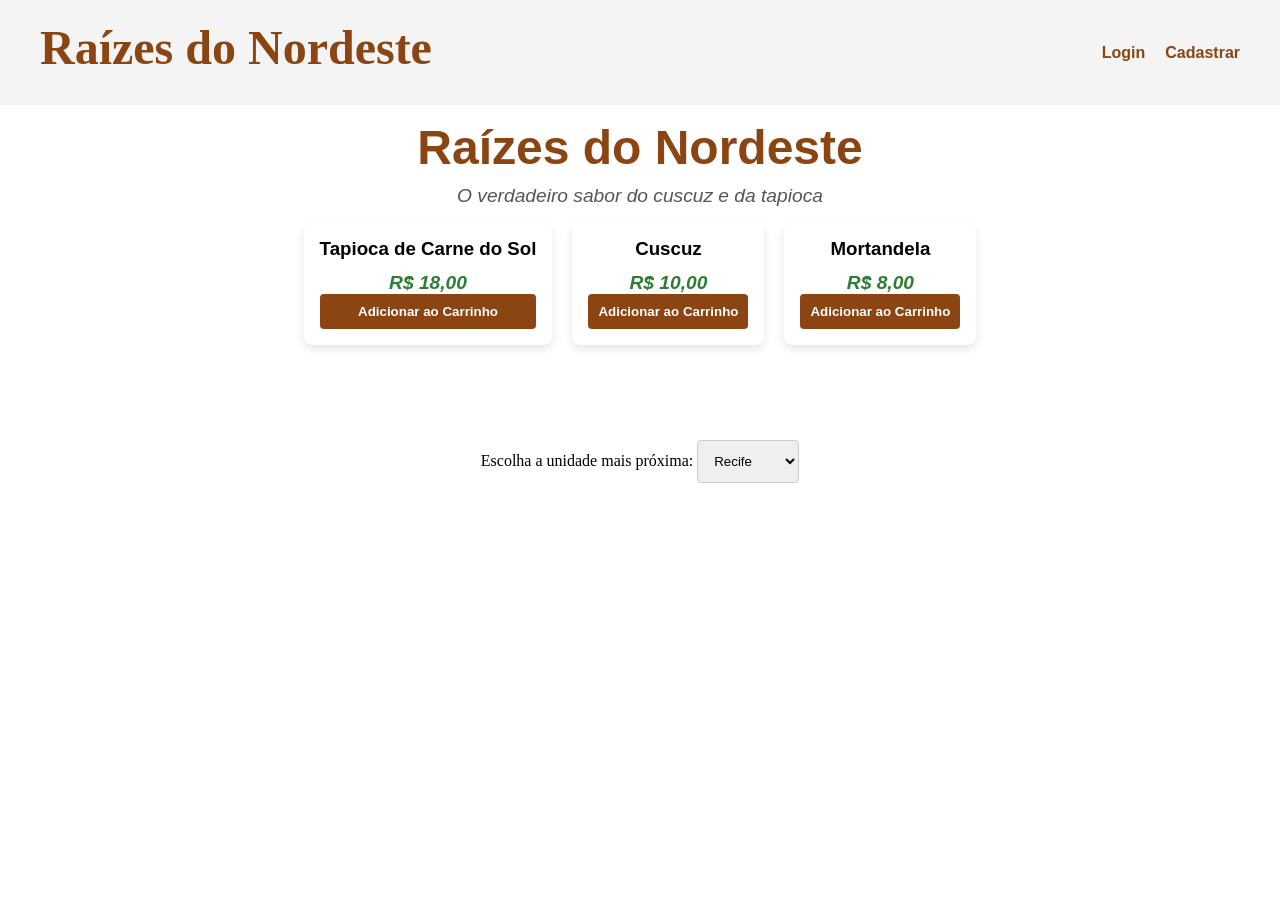
==== index.html @ 45e9a8b8 "Fixing bugs" ====
<!DOCTYPE html>
<html lang="pt-br">
<head>
    <meta charset="UTF-8">
    <meta name="viewport" content="width=device-width, initial-scale=1.0">
    <title>Projeto</title>
    <link rel="stylesheet" href="css/styles.css">
</head>
<body>
    <header class="barra-superior"> 
    <h1>Raízes do Nordeste</h1>
    <nav>
        <a href="html/login.html">Login</a>
        <a href="html/cadastra.html">Cadastrar</a> 
    </nav>
</header>
    <main>
        <h1>Raízes do Nordeste</h1>
        <p>O verdadeiro sabor do cuscuz e da tapioca</p>
        <div class="cardapio">

            <div class="produto-item">
                <h3>Tapioca de Carne do Sol</h3>
                <p class="preco">R$ 18,00</p>
                <button type="button">Adicionar ao Carrinho</button>
            </div>

            <div class="produto-item">
                <h3>Cuscuz</h3>
                <p class="preco">R$ 10,00</p>
                <button type="button">Adicionar ao Carrinho</button>
            </div>

            <div class="produto-item">
                <h3>Mortandela</h3>
                <p class="preco">R$ 8,00</p>
                <button type="button">Adicionar ao Carrinho</button>
            </div>
        </div>
    </main>
    <footer>
    <div class="seletor-unidade">
        <label for="unidade">Escolha a unidade mais próxima:</label>
        <select id="unidade" name="unidade">
            <option value="recife">Recife</option>
            <option value="caruaru">Caruaru</option>
            <option value="fortaleza">Fortaleza</option>
        </select>
    </div>
</footer>
</body>
</html>
---- css/styles.css ----
* {
    margin: 0;
    padding: 0;
    box-sizing: border-box;
}

header {
    width: 100%;
    padding: 20px;
    background-color: #f4f4f4; 
    display: flex; 
    justify-content: flex-end; 
}

nav {
    display: flex;
    flex-direction: row;
    gap: 20px;
}

nav a {
    text-decoration: none; 
    color: #8B4513; 
    font-family: Arial, sans-serif;
    font-weight: bold;
}
main {
    text-align: center;
    padding: 60px 20px;
    font-family: Arial, sans-serif;
}

main h1 {
    font-size: 3rem;
    color: #8B4513;
    margin-bottom: 10px;
}

header h1 {
    font-size: 3rem;
    color: #8B4513;
    margin-bottom: 10px;
}

main p {
    font-size: 1.2rem;
    color: #555;
    font-style: italic;
}

body {
    display: flex;
    flex-direction: column;
    align-items: center;
}

input[type="text"], input[type="password"], input[type="email"], input[type="number"], input[type="date"] {
    width: 300px;
    padding: 12px;
    margin: 12px 0;
    border: 1px solid #ccc;
    border-radius: 4px;
}

input[type="submit"] {
    width: 300px;
    padding: 12px;
    background-color: #8B4513;
    color: white;
    border: none;
    border-radius: 4px;
    font-weight: bold;
    cursor: pointer;
}

form {
    display: flex;
    flex-direction: column;
    width: 300px;
    gap: 15px;
}

select {
    max-width: 300px;
    padding: 12px;
    border: 1px solid #ccc;
    border-radius: 4px;
    margin: 20px auto
}

.produto-item {
    background-color: #ffffff;
    padding: 16px;
    margin: 15px auto;
    max-width: 320px;
    border-radius: 8px;
    box-shadow: 0 4px 8px rgba(0, 0, 0, 0.1);
}

.preco {
    font-weight: bold;
    color: #2e7d32;
    margin-top: 12px;
}

.produto-item button {
    width: 100%;
    padding: 10px;
    background-color: #8B4513;
    color: white;
    border: none;
    border-radius: 4px;
    font-weight: bold;
}

.barra-superior .seletor-unidade {
    display: none;
}

main .seletor-unidade {
    display: block;
    text-align: center;
    margin: 15px auto;
}

main .seletor-unidade select {
    display: block;
    margin: 10px auto;
}

@media (min-width: 768px) {
    
    .barra-superior {
        position: absolute;
        top: 0;
        left: 0;
        width: 100%;
        display: flex;
        justify-content: space-between;
        align-items: center;
        padding: 20px 40px;
    }

    .barra-superior .seletor-unidade {
        display: flex !important;
        align-items: center;
        gap: 10px;
        margin: 0;
    }

    .barra-superior .seletor-unidade select {
        margin: 0;
    }

    main .seletor-unidade {
        display: none !important;
    }

    main {
        padding-top: 120px;
    }

    .cardapio {
        display: flex;
        flex-direction: row;  
        justify-content: center; 
        flex-wrap: wrap; 
        gap: 20px; 
    }
}
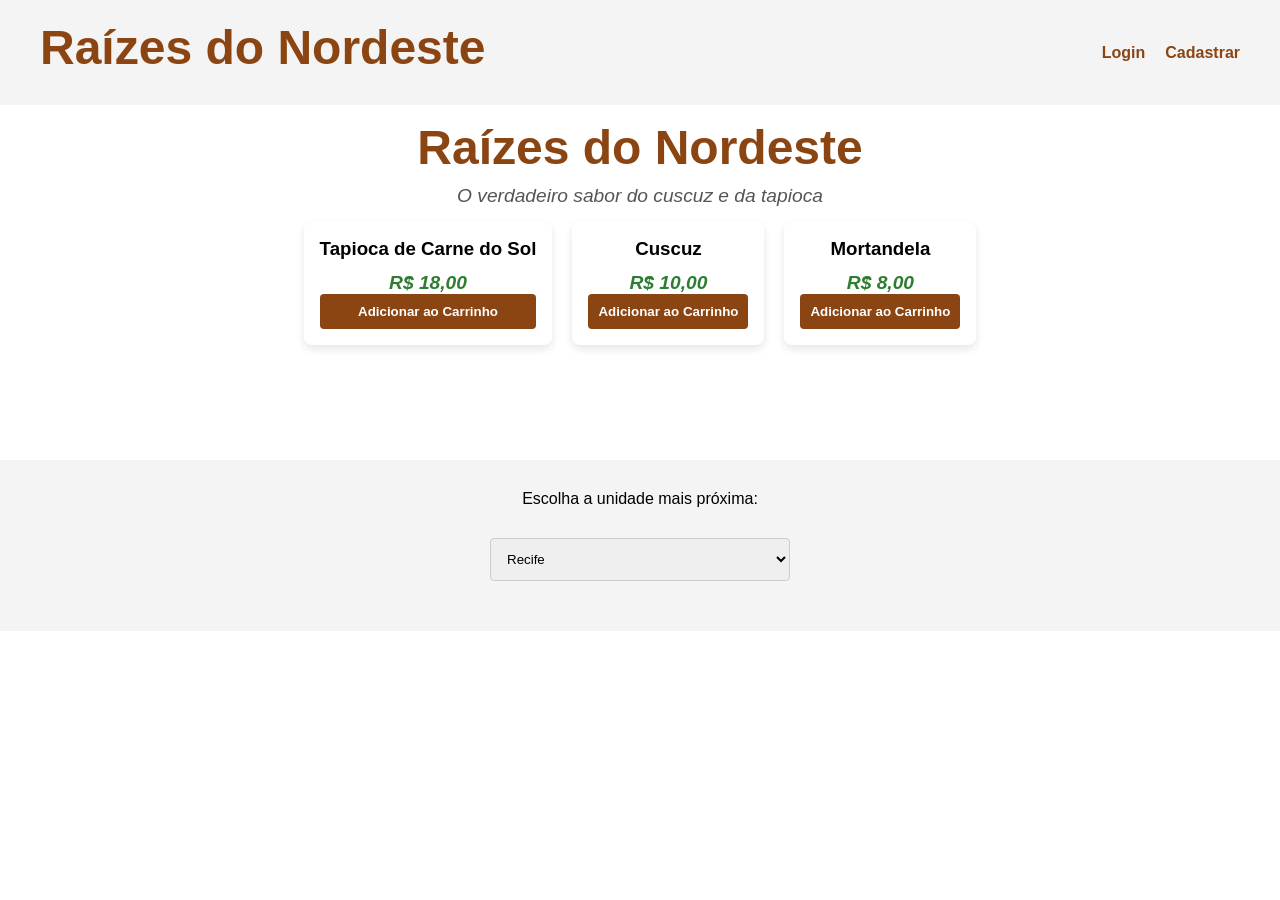
==== commit e5b12e42: "Ajuste de fontes nos formulários e adicionando primeiro JS" ====
--- a/index.html
+++ b/index.html
@@ -38,7 +38,7 @@
             </div>
         </div>
     </main>
-    <footer>
+<footer>
     <div class="seletor-unidade">
         <label for="unidade">Escolha a unidade mais próxima:</label>
         <select id="unidade" name="unidade">
@@ -48,5 +48,6 @@
         </select>
     </div>
 </footer>
+<script src="js/scripts.js"></script>
 </body>
 </html>
--- a/css/styles.css
+++ b/css/styles.css
@@ -6,16 +6,21 @@
 
 header {
     width: 100%;
-    padding: 20px;
+    padding: 15px 20px;
     background-color: #f4f4f4; 
     display: flex; 
-    justify-content: flex-end; 
+    justify-content: space-between; 
+    align-items: center;
 }
 
 nav {
     display: flex;
     flex-direction: row;
+    align-items: center;
     gap: 20px;
+}
+body, input, select, textarea, button, label, div {
+    font-family: Arial, sans-serif !important;
 }
 
 nav a {
@@ -141,21 +146,6 @@
         padding: 20px 40px;
     }
 
-    .barra-superior .seletor-unidade {
-        display: flex !important;
-        align-items: center;
-        gap: 10px;
-        margin: 0;
-    }
-
-    .barra-superior .seletor-unidade select {
-        margin: 0;
-    }
-
-    main .seletor-unidade {
-        display: none !important;
-    }
-
     main {
         padding-top: 120px;
     }
@@ -167,4 +157,172 @@
         flex-wrap: wrap; 
         gap: 20px; 
     }
+}
+
+footer {
+    width: 100%;
+    background-color: #f4f4f4;
+    padding: 30px 20px;
+    margin-top: 40px;
+}
+
+.seletor-unidade {
+    display: flex;
+    flex-direction: column;
+    align-items: center;
+    gap: 10px;
+    font-family: Arial, sans-serif;
+}
+
+.seletor-unidade select {
+    width: 100%;
+    max-width: 300px;
+    padding: 12px;
+    border: 1px solid #ccc;
+    border-radius: 4px;
+}
+
+.container-autenticacao {
+    width: 100%;
+    display: flex;
+    justify-content: center;
+    align-items: center;
+    padding: 40px 20px;
+    background-color: #ffffff;
+}
+
+.caixa-registro {
+    background-color: #ffffff;
+    padding: 30px;
+    border-radius: 8px;
+    box-shadow: 0 4px 8px rgba(0, 0, 0, 0.1);
+    width: 100%;
+    max-width: 360px;
+    text-align: center;
+}
+
+.caixa-registro h2 {
+    color: #8B4513;
+    font-family: Arial, sans-serif;
+    margin-bottom: 20px;
+}
+
+.caixa-registro form {
+    display: flex;
+    flex-direction: column;
+    width: 100%;
+    gap: 5px;
+}
+
+.caixa-registro label {
+    font-family: Arial, sans-serif;
+    font-weight: bold;
+    color: #8B4513;
+    text-align: left;
+    margin-top: 10px;
+    font-size: 0.9rem;
+}
+
+.caixa-registro input[type="text"],
+.caixa-registro input[type="password"],
+.caixa-registro input[type="email"],
+.caixa-registro input[type="number"],
+.caixa-registro input[type="date"] {
+    width: 100%;
+    margin: 5px 0 10px 0;
+}
+
+.container-lgpd {
+    display: flex;
+    flex-direction: row !important;
+    align-items: flex-start;
+    gap: 10px;
+    margin: 15px 0;
+    text-align: left;
+}
+
+.container-lgpd input[type="checkbox"] {
+    margin-top: 3px;
+    cursor: pointer;
+}
+
+.container-lgpd label {
+    margin: 0;
+    font-weight: normal;
+    color: #555;
+    font-size: 0.85rem;
+    cursor: pointer;
+}
+
+.link-alternativo {
+    margin-top: 20px;
+    font-family: Arial, sans-serif;
+    font-size: 0.9rem;
+    color: #555;
+}
+
+.link-alternativo a {
+    color: #8B4513;
+    font-weight: bold;
+    text-decoration: none;
+}
+
+.link-alternativo a:hover {
+    text-decoration: underline;
+}
+
+button, input[type="submit"] {
+    transition: background-color 0.3s ease, transform 0.2s ease;
+    cursor: pointer;
+}
+
+button:hover, input[type="submit"]:hover {
+    background-color: #A0522D;
+    transform: translateY(-2px);
+}
+
+button:active, input[type="submit"]:active {
+    transform: translateY(0);
+}
+
+nav a {
+    position: relative;
+    transition: color 0.3s ease;
+}
+
+nav a:hover {
+    color: #A0522D;
+}
+
+nav a::after {
+    content: '';
+    position: absolute;
+    width: 100%;
+    transform: scaleX(0);
+    height: 2px;
+    bottom: -4px;
+    left: 0;
+    background-color: #A0522D;
+    transform-origin: bottom right;
+    transition: transform 0.25s ease-out;
+}
+
+nav a:hover::after {
+    transform: scaleX(1);
+    transform-origin: bottom left;
+}
+
+@keyframes surgir {
+    from {
+        opacity: 0;
+        transform: translateY(15px);
+    }
+    to {
+        opacity: 1;
+        transform: translateY(0);
+    }
+}
+
+.caixa-registro {
+    animation: surgir 0.5s ease-out;
 }
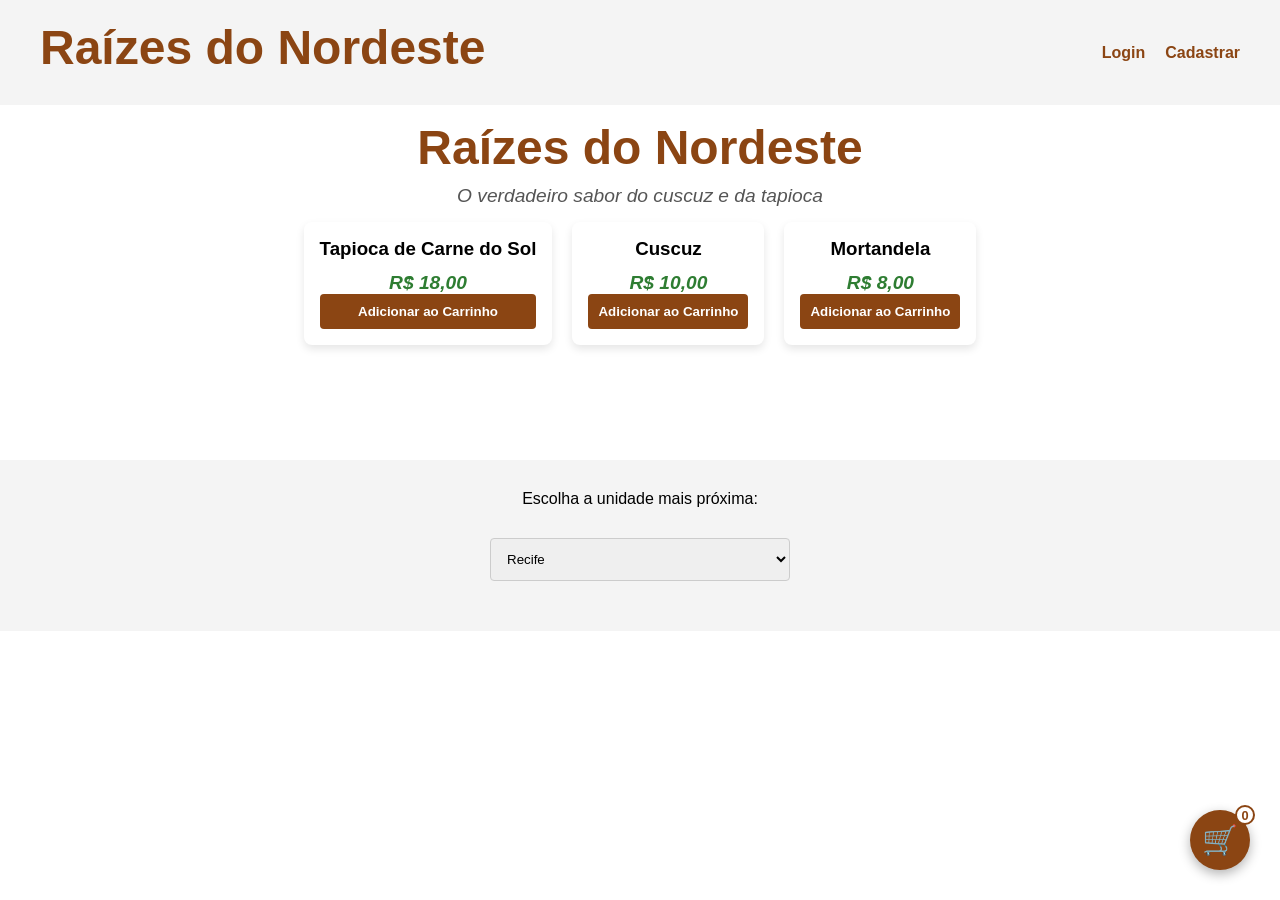
==== commit 6ce3a46b: "Adicionando lógica inicial e estilização do carrinho de compras" ====
--- a/index.html
+++ b/index.html
@@ -7,6 +7,28 @@
     <link rel="stylesheet" href="css/styles.css">
 </head>
 <body>
+    <div class="carrinho-icone" id="abrir-carrinho">
+    🛒 <span id="carrinho-contador">0</span>
+</div>
+
+<aside class="carrinho-lateral" id="carrinho-menu">
+    <div class="carrinho-topo">
+        <h2>Seu Carrinho</h2>
+        <button id="fechar-carrinho">X</button>
+    </div>
+
+    <div class="carrinho-itens" id="carrinho-lista-itens">
+        <p class="carrinho-vazio">Seu carrinho está vazio.</p>
+    </div>
+
+    <div class="carrinho-rodape">
+        <div class="total-container">
+            <span>Total: </span>
+            <span id="carrinho-total">R$ 0,00</span>
+        </div>
+        <button class="botao-finalizar">Finalizar Pedido</button>
+    </div>
+</aside>
     <header class="barra-superior"> 
     <h1>Raízes do Nordeste</h1>
     <nav>
@@ -20,20 +42,20 @@
         <div class="cardapio">
 
             <div class="produto-item">
-                <h3>Tapioca de Carne do Sol</h3>
-                <p class="preco">R$ 18,00</p>
+                <h3>Tapioca de Carne do Sol </h3>
+                <p class="preco"> R$ 18,00</p>
                 <button type="button">Adicionar ao Carrinho</button>
             </div>
 
             <div class="produto-item">
-                <h3>Cuscuz</h3>
-                <p class="preco">R$ 10,00</p>
+                <h3>Cuscuz </h3>
+                <p class="preco"> R$ 10,00</p>
                 <button type="button">Adicionar ao Carrinho</button>
             </div>
 
             <div class="produto-item">
-                <h3>Mortandela</h3>
-                <p class="preco">R$ 8,00</p>
+                <h3>Mortandela </h3>
+                <p class="preco"> R$ 8,00</p>
                 <button type="button">Adicionar ao Carrinho</button>
             </div>
         </div>
--- a/css/styles.css
+++ b/css/styles.css
@@ -325,4 +325,120 @@
 
 .caixa-registro {
     animation: surgir 0.5s ease-out;
+}
+
+.carrinho-icone {
+    position: fixed;
+    bottom: 30px;
+    right: 30px;
+    background-color: #8B4513;
+    color: white;
+    width: 60px;
+    height: 60px;
+    border-radius: 50%;
+    font-size: 1.8rem;
+    cursor: pointer;
+    z-index: 1000;
+    box-shadow: 0 4px 12px rgba(0,0,0,0.3);
+    display: flex;
+    align-items: center;
+    justify-content: center;
+}
+
+#carrinho-contador {
+    position: absolute;
+    top: -5px;
+    right: -5px;
+    background-color: #ffffff;
+    color: #8B4513;
+    font-size: 0.8rem;
+    font-weight: bold;
+    border-radius: 50%;
+    width: 20px;
+    height: 20px;
+    display: flex;
+    align-items: center;
+    justify-content: center;
+    border: 2px solid #8B4513;
+}
+
+.carrinho-lateral {
+    position: fixed;
+    top: 0;
+    right: -350px;
+    width: 320px;
+    height: 100vh;
+    background-color: #ffffff;
+    box-shadow: -4px 0 8px rgba(0,0,0,0.1);
+    z-index: 1001;
+    display: flex;
+    flex-direction: column;
+    transition: right 0.3s ease;
+}
+
+.carrinho-lateral.aberto {
+    right: 0;
+}
+
+.carrinho-topo {
+    display: flex;
+    justify-content: space-between;
+    align-items: center;
+    padding: 20px;
+    border-bottom: 1px solid #eee;
+}
+
+.carrinho-topo h2 {
+    color: #8B4513;
+    font-family: Arial, sans-serif;
+    font-size: 1.3rem;
+    margin: 0;
+}
+
+#fechar-carrinho {
+    background: none;
+    border: none;
+    font-size: 1.2rem;
+    font-weight: bold;
+    color: #555;
+}
+
+.carrinho-itens {
+    flex: 1;
+    overflow-y: auto;
+    padding: 20px;
+}
+
+.carrinho-vazio {
+    font-family: Arial, sans-serif;
+    color: #777;
+    text-align: center;
+    margin-top: 40px;
+}
+
+.carrinho-rodape {
+    padding: 20px;
+    border-top: 1px solid #eee;
+    background-color: #f9f9f9;
+}
+
+.total-container {
+    display: flex;
+    justify-content: space-between;
+    font-family: Arial, sans-serif;
+    font-weight: bold;
+    font-size: 1.1rem;
+    color: #333;
+    margin-bottom: 15px;
+}
+
+.botao-finalizar {
+    width: 100%;
+    background-color: #8B4513;
+    color: white;
+    border: none;
+    padding: 12px;
+    font-size: 1rem;
+    font-weight: bold;
+    border-radius: 4px;
 }
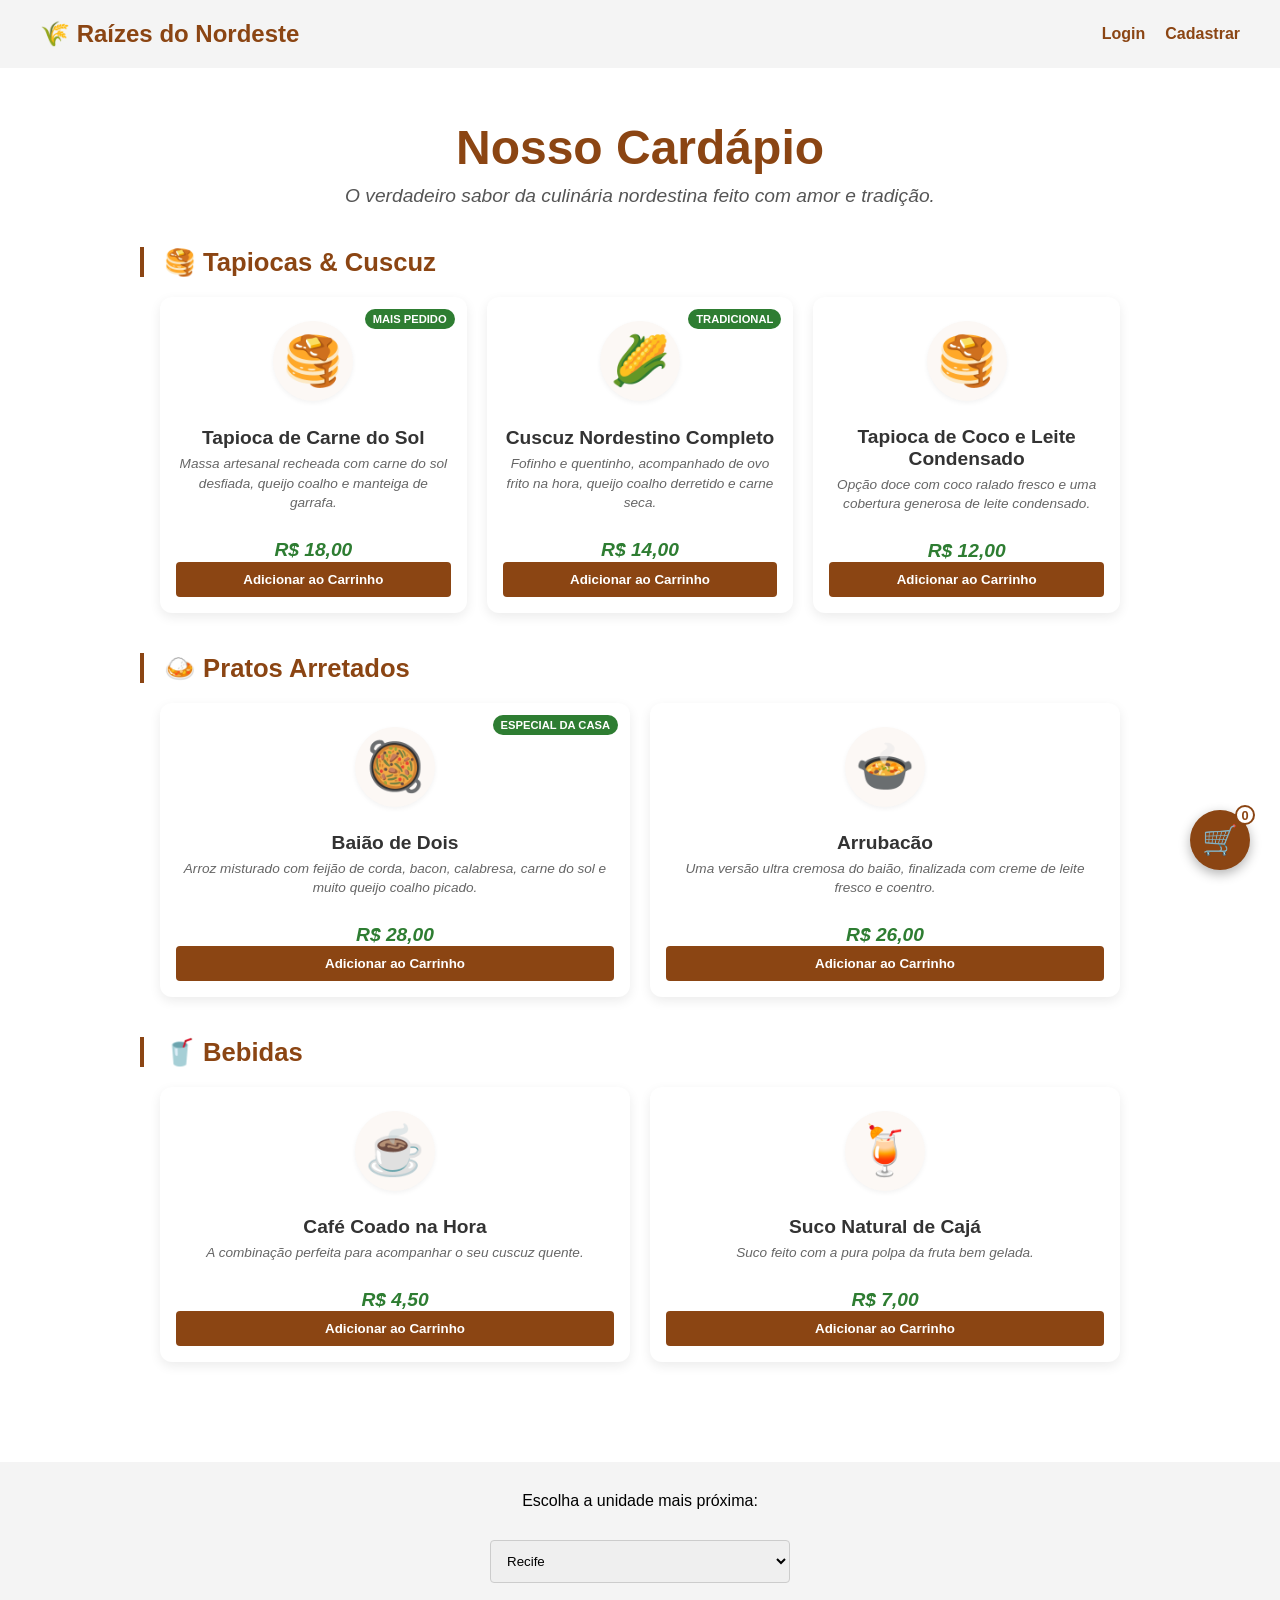
==== commit 6671e590: "Ajustando responsividade de algumas telas" ====
--- a/index.html
+++ b/index.html
@@ -3,73 +3,128 @@
 <head>
     <meta charset="UTF-8">
     <meta name="viewport" content="width=device-width, initial-scale=1.0">
-    <title>Projeto</title>
+    <title>Raízes do Nordeste - Cardápio Completo</title>
     <link rel="stylesheet" href="css/styles.css">
 </head>
 <body>
+
     <div class="carrinho-icone" id="abrir-carrinho">
-    🛒 <span id="carrinho-contador">0</span>
-</div>
-
-<aside class="carrinho-lateral" id="carrinho-menu">
-    <div class="carrinho-topo">
-        <h2>Seu Carrinho</h2>
-        <button id="fechar-carrinho">X</button>
+        🛒 <span id="carrinho-contador">0</span>
     </div>
 
-    <div class="carrinho-itens" id="carrinho-lista-itens">
-        <p class="carrinho-vazio">Seu carrinho está vazio.</p>
-    </div>
+    <aside class="carrinho-lateral" id="carrinho-menu">
+        <div class="carrinho-topo">
+            <h2>Seu Carrinho</h2>
+            <button id="fechar-carrinho" class="botao-fechar">&times;</button>
+        </div>
 
-    <div class="carrinho-rodape">
-        <div class="total-container">
-            <span>Total: </span>
-            <span id="carrinho-total">R$ 0,00</span>
+        <div class="carrinho-itens" id="carrinho-lista-itens">
+            <p class="carrinho-vazio">Seu carrinho está vazio.</p>
         </div>
-        <button class="botao-finalizar">Finalizar Pedido</button>
-    </div>
-</aside>
+
+        <div class="carrinho-rodape">
+            <div class="total-container">
+                <span>Total: </span>
+                <span id="carrinho-total">R$ 0,00</span>
+            </div>
+            <button class="botao-finalizar">Finalizar Pedido</button>
+        </div>
+    </aside>
+
     <header class="barra-superior"> 
-    <h1>Raízes do Nordeste</h1>
-    <nav>
-        <a href="html/login.html">Login</a>
-        <a href="html/cadastra.html">Cadastrar</a> 
-    </nav>
-</header>
+        <div class="logo-topo">🌾 Raízes do Nordeste</div>
+        <nav>
+            <a href="html/login.html">Login</a>
+            <a href="html/cadastra.html">Cadastrar</a> 
+        </nav>
+    </header>
+
     <main>
-        <h1>Raízes do Nordeste</h1>
-        <p>O verdadeiro sabor do cuscuz e da tapioca</p>
+        <section class="boas-vindas">
+            <h1>Nosso Cardápio</h1>
+            <p>O verdadeiro sabor da culinária nordestina feito com amor e tradição.</p>
+        </section>
+
+        <h2 class="categoria-titulo">🥞 Tapiocas & Cuscuz</h2>
         <div class="cardapio">
-
             <div class="produto-item">
-                <h3>Tapioca de Carne do Sol </h3>
-                <p class="preco"> R$ 18,00</p>
+                <span class="badge-destaque">Mais Pedido</span>
+                <div class="produto-foto">🥞</div>
+                <h3>Tapioca de Carne do Sol</h3>
+                <p class="descricao">Massa artesanal recheada com carne do sol desfiada, queijo coalho e manteiga de garrafa.</p>
+                <p class="preco">R$ 18,00</p>
                 <button type="button">Adicionar ao Carrinho</button>
             </div>
 
             <div class="produto-item">
-                <h3>Cuscuz </h3>
-                <p class="preco"> R$ 10,00</p>
+                <span class="badge-destaque">Tradicional</span>
+                <div class="produto-foto">🌽</div>
+                <h3>Cuscuz Nordestino Completo</h3>
+                <p class="descricao">Fofinho e quentinho, acompanhado de ovo frito na hora, queijo coalho derretido e carne seca.</p>
+                <p class="preco">R$ 14,00</p>
                 <button type="button">Adicionar ao Carrinho</button>
             </div>
 
             <div class="produto-item">
-                <h3>Mortandela </h3>
-                <p class="preco"> R$ 8,00</p>
+                <div class="produto-foto">🥞</div>
+                <h3>Tapioca de Coco e Leite Condensado</h3>
+                <p class="descricao">Opção doce com coco ralado fresco e uma cobertura generosa de leite condensado.</p>
+                <p class="preco">R$ 12,00</p>
+                <button type="button">Adicionar ao Carrinho</button>
+            </div>
+        </div>
+
+        <h2 class="categoria-titulo">🍛 Pratos Arretados</h2>
+        <div class="cardapio">
+            <div class="produto-item">
+                <span class="badge-destaque">Especial da Casa</span>
+                <div class="produto-foto">🥘</div>
+                <h3>Baião de Dois</h3>
+                <p class="descricao">Arroz misturado com feijão de corda, bacon, calabresa, carne do sol e muito queijo coalho picado.</p>
+                <p class="preco">R$ 28,00</p>
+                <button type="button">Adicionar ao Carrinho</button>
+            </div>
+
+            <div class="produto-item">
+                <div class="produto-foto">🍲</div>
+                <h3>Arrubacão</h3>
+                <p class="descricao">Uma versão ultra cremosa do baião, finalizada com creme de leite fresco e coentro.</p>
+                <p class="preco">R$ 26,00</p>
+                <button type="button">Adicionar ao Carrinho</button>
+            </div>
+        </div>
+
+        <h2 class="categoria-titulo">🥤 Bebidas</h2>
+        <div class="cardapio">
+            <div class="produto-item">
+                <div class="produto-foto">☕</div>
+                <h3>Café Coado na Hora</h3>
+                <p class="descricao">A combinação perfeita para acompanhar o seu cuscuz quente.</p>
+                <p class="preco">R$ 4,50</p>
+                <button type="button">Adicionar ao Carrinho</button>
+            </div>
+
+            <div class="produto-item">
+                <div class="produto-foto">🍹</div>
+                <h3>Suco Natural de Cajá</h3>
+                <p class="descricao">Suco feito com a pura polpa da fruta bem gelada.</p>
+                <p class="preco">R$ 7,00</p>
                 <button type="button">Adicionar ao Carrinho</button>
             </div>
         </div>
     </main>
-<footer>
-    <div class="seletor-unidade">
-        <label for="unidade">Escolha a unidade mais próxima:</label>
-        <select id="unidade" name="unidade">
-            <option value="recife">Recife</option>
-            <option value="caruaru">Caruaru</option>
-            <option value="fortaleza">Fortaleza</option>
-        </select>
-    </div>
-</footer>
-<script src="js/scripts.js"></script>
+
+    <footer>
+        <div class="seletor-unidade">
+            <label for="unidade">Escolha a unidade mais próxima:</label>
+            <select id="unidade" name="unidade">
+                <option value="recife">Recife</option>
+                <option value="caruaru">Caruaru</option>
+                <option value="fortaleza">Fortaleza</option>
+            </select>
+        </div>
+    </footer>
+
+    <script src="js/scripts.js"></script>
 </body>
 </html>
--- a/css/styles.css
+++ b/css/styles.css
@@ -441,4 +441,426 @@
     font-size: 1rem;
     font-weight: bold;
     border-radius: 4px;
+}
+
+.cadastro-wrapper {
+    display: flex;
+    justify-content: center;
+    align-items: center;
+    min-height: 100vh;
+    background-color: #fcf8f5;
+    padding: 20px;
+    box-sizing: border-box;
+}
+
+.cadastro-container {
+    display: flex;
+    background-color: #ffffff;
+    border-radius: 16px;
+    box-shadow: 0 10px 30px rgba(139, 69, 19, 0.12);
+    width: 100%;
+    max-width: 850px;
+    overflow: hidden;
+    min-height: 580px;
+}
+
+.cadastro-info-lateral {
+    flex: 1;
+    background-color: #8B4513;
+    color: #ffffff;
+    display: flex;
+    align-items: center;
+    justify-content: center;
+    padding: 40px;
+    text-align: center;
+}
+
+.info-conteudo h1 {
+    font-size: 2.2rem;
+    margin: 0 0 15px 0;
+    font-weight: bold;
+}
+
+.info-conteudo p {
+    font-size: 1rem;
+    opacity: 0.9;
+    line-height: 1.6;
+    max-width: 260px;
+    margin: 0 auto;
+}
+
+.decoracao-nordeste {
+    font-size: 2rem;
+    margin-top: 30px;
+}
+
+.cadastro-card {
+    flex: 1.3;
+    padding: 40px;
+    box-sizing: border-box;
+    display: flex;
+    flex-direction: column;
+    justify-content: center;
+}
+
+.cadastro-card h2 {
+    color: #8B4513;
+    margin: 0 0 6px 0;
+    font-size: 1.6rem;
+}
+
+.cadastro-subtitulo {
+    color: #666;
+    margin: 0 0 20px 0;
+    font-size: 0.85rem;
+}
+
+.linha-campos {
+    display: flex;
+    gap: 15px;
+    width: 100%;
+}
+
+.linha-campos .campo-grupo {
+    flex: 1;
+}
+
+.campo-grupo {
+    display: flex;
+    flex-direction: column;
+    margin-bottom: 12px;
+    width: 100%;
+}
+
+.campo-grupo label {
+    color: #444;
+    font-weight: bold;
+    font-size: 0.8rem;
+    margin-bottom: 4px;
+}
+
+.cadastro-card input {
+    width: 100% !important;
+    max-width: 100% !important;
+    margin: 0 !important;
+    padding: 10px 12px;
+    border: 1px solid #ddd;
+    border-radius: 6px;
+    font-size: 0.9rem;
+    transition: all 0.3s ease;
+    background-color: #fafafa;
+}
+
+.cadastro-card input:focus {
+    border-color: #8B4513;
+    background-color: #fff;
+    outline: none;
+    box-shadow: 0 0 0 3px rgba(139, 69, 19, 0.15);
+}
+
+.container-lgpd {
+    display: flex;
+    align-items: flex-start;
+    gap: 10px;
+    margin: 15px 0;
+}
+
+.container-lgpd input[type="checkbox"] {
+    margin-top: 3px !important;
+    width: auto !important;
+    cursor: pointer;
+}
+
+.container-lgpd label {
+    font-size: 0.75rem;
+    color: #555;
+    line-height: 1.4;
+    cursor: pointer;
+}
+
+.botao-cadastro {
+    width: 100% !important;
+    background-color: #8B4513 !important;
+    color: #ffffff !important;
+    border: none;
+    padding: 12px;
+    font-size: 1rem;
+    font-weight: bold;
+    border-radius: 6px;
+    cursor: pointer;
+    transition: background-color 0.2s ease;
+    margin-top: 5px !important;
+}
+
+.botao-cadastro:hover {
+    background-color: #A0522D !important;
+    color: #ffffff !important;
+}
+
+.link-alternativo {
+    text-align: center;
+    margin-top: 15px;
+    font-size: 0.85rem;
+    color: #666;
+}
+
+.link-alternativo a {
+    color: #8B4513;
+    text-decoration: none;
+    font-weight: bold;
+}
+
+.link-alternativo a:hover {
+    text-decoration: underline;
+}
+
+@media (max-width: 768px) {
+    .cadastro-container {
+        flex-direction: column;
+        max-width: 400px;
+        min-height: auto;
+    }
+    .cadastro-info-lateral {
+        padding: 30px 20px;
+    }
+    .cadastro-card {
+        padding: 30px 20px;
+    }
+    .linha-campos {
+        flex-direction: column;
+        gap: 12px;
+    }
+}
+
+.cadastro-card input[type="text"], 
+.cadastro-card input[type="password"] {
+    width: 100% !important;
+    max-width: 100% !important;
+    margin: 0 !important;
+}
+
+.aviso-sucesso-animado {
+    position: fixed;
+    top: 20px;
+    left: 50%;
+    transform: translateX(-50%);
+    background-color: #d4edda;
+    color: #155724;
+    border: 1px solid #c3e6cb;
+    padding: 16px 30px;
+    border-radius: 8px;
+    text-align: center;
+    font-weight: bold;
+    font-size: 1rem;
+    box-shadow: 0 4px 15px rgba(0, 0, 0, 0.15);
+    z-index: 9999;
+    animation: surgir 0.3s ease-out;
+}
+
+.logo-topo {
+    font-weight: bold;
+    font-size: 1.5rem;
+    color: #8B4513;
+    font-family: Arial, sans-serif;
+}
+
+.boas-vindas {
+    margin-bottom: 30px;
+}
+
+.categoria-titulo {
+    color: #8B4513;
+    font-family: Arial, sans-serif;
+    text-align: left;
+    max-width: 1000px;
+    margin: 40px auto 20px auto;
+    padding-left: 20px;
+    border-left: 4px solid #8B4513;
+    font-size: 1.6rem;
+}
+
+.cardapio {
+    display: grid !important;
+    grid-template-columns: 1fr;
+    gap: 20px;
+    max-width: 1000px;
+    margin: 0 auto;
+    padding: 0 20px;
+    width: 100%;
+    box-sizing: border-box;
+}
+
+@media (min-width: 600px) {
+    .cardapio {
+        grid-template-columns: repeat(auto-fit, minmax(280px, 1fr)) !important;
+    }
+}
+
+main {
+    padding-top: 20px !important;
+}
+
+@media (min-width: 768px) {
+    main {
+        padding-top: 120px !important;
+    }
+}
+
+.produto-item {
+    background-color: #ffffff;
+    padding: 24px 16px 16px 16px;
+    margin: 0;
+    max-width: 100%;
+    border-radius: 12px;
+    box-shadow: 0 4px 12px rgba(0, 0, 0, 0.08);
+    position: relative;
+    display: flex;
+    flex-direction: column;
+    justify-content: space-between;
+}
+
+.badge-destaque {
+    position: absolute;
+    top: 12px;
+    right: 12px;
+    background-color: #2e7d32;
+    color: white;
+    font-size: 0.7rem;
+    font-weight: bold;
+    padding: 4px 8px;
+    border-radius: 20px;
+    text-transform: uppercase;
+}
+
+.produto-foto {
+    font-size: 3rem;
+    background-color: #fcf8f5;
+    width: 80px;
+    height: 80px;
+    border-radius: 50%;
+    display: flex;
+    align-items: center;
+    justify-content: center;
+    margin: 0 auto 15px auto;
+    box-shadow: 0 2px 5px rgba(0,0,0,0.05);
+}
+
+.produto-item h3 {
+    color: #333;
+    font-size: 1.2rem;
+    margin: 10px 0 5px 0;
+}
+
+.descricao {
+    font-size: 0.85rem;
+    color: #666;
+    line-height: 1.4;
+    margin-bottom: 15px;
+    font-family: Arial, sans-serif;
+}
+
+.botao-fechar {
+    background: none;
+    border: none;
+    font-size: 1.8rem;
+    color: #8B4513;
+    cursor: pointer;
+    transition: transform 0.2s;
+}
+
+.botao-fechar:hover {
+    transform: scale(1.2);
+}
+
+@media (max-width: 480px) {
+
+    .carrinho-icone {
+        width: 50px !important;
+        height: 50px !important;
+        bottom: 20px !important;
+        right: 20px !important;
+        font-size: 1.4rem !important;
+    }
+
+    .carrinho-lateral {
+        width: 100% !important;
+        right: -100% !important;
+    }
+    
+    .carrinho-lateral.aberto {
+        right: 0 !important;
+    }
+
+    .barra-superior {
+        padding: 10px 15px !important;
+        flex-direction: row !important;
+        justify-content: space-between !important;
+    }
+
+    .logo-topo {
+        font-size: 1.1rem !important;
+    }
+
+    .barra-superior nav {
+        gap: 10px !important;
+    }
+
+    .barra-superior nav a {
+        font-size: 0.9rem !important;
+    }
+}
+
+@media (max-width: 768px) {
+    .cadastro-wrapper {
+        padding: 15px 0 0 0 !important;
+        background-color: #ffffff !important; 
+        display: block !important; 
+    }
+
+    .cadastro-container {
+        flex-direction: column !important;
+        box-shadow: none !important;
+        width: 100% !important;
+        max-width: 100% !important;
+        min-height: auto !important;
+        border-radius: 0 !important;
+        background-color: #ffffff !important;
+    }
+
+    .cadastro-info-lateral {
+        display: flex !important;
+        flex: none !important;
+        width: calc(100% - 30px) !important;
+        margin: 0 auto !important;
+        padding: 30px 20px !important;
+        box-sizing: border-box !important;
+        border-radius: 16px !important; 
+    }
+
+    .info-conteudo h1 {
+        font-size: 1.8rem !important; 
+        margin-bottom: 8px !important;
+    }
+
+    .info-conteudo p {
+        font-size: 0.9rem !important;
+        max-width: 280px !important;
+    }
+
+    .decoracao-nordeste {
+        margin-top: 15px !important;
+        font-size: 1.5rem !important;
+    }
+
+    .cadastro-card {
+        flex: 1 !important;
+        padding: 30px 20px !important;
+        width: 100% !important;
+        box-sizing: border-box !important;
+    }
+
+    .cadastro-card form {
+        width: 100% !important;
+        max-width: 100% !important;
+    }
 }
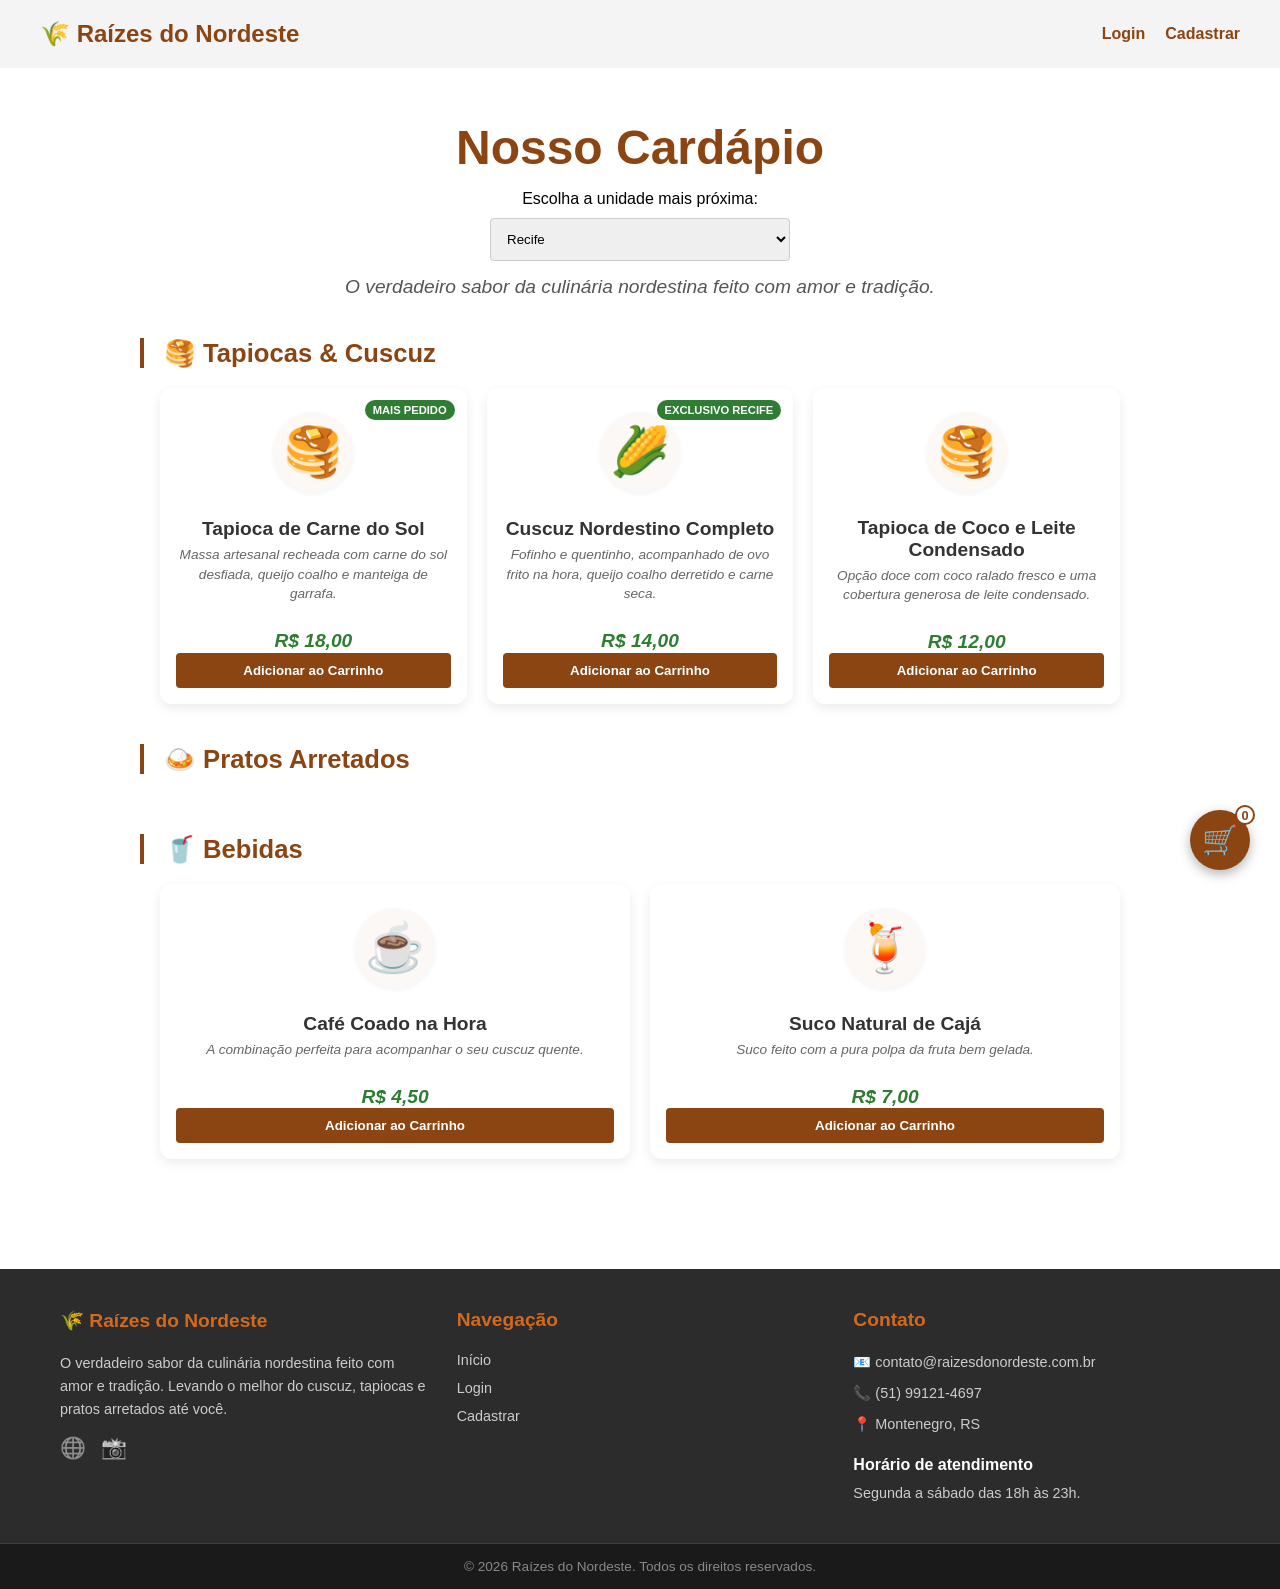
==== commit 4df246b6: "Implementação de rodapé organizado e interativo; Adicionado lógica de filtragem de itens por unidade" ====
--- a/index.html
+++ b/index.html
@@ -1,130 +1,234 @@
-<!DOCTYPE html>
+<!doctype html>
 <html lang="pt-br">
-<head>
-    <meta charset="UTF-8">
-    <meta name="viewport" content="width=device-width, initial-scale=1.0">
+  <head>
+    <meta charset="UTF-8" />
+    <meta name="viewport" content="width=device-width, initial-scale=1.0" />
     <title>Raízes do Nordeste - Cardápio Completo</title>
-    <link rel="stylesheet" href="css/styles.css">
-</head>
-<body>
-
+    <link rel="stylesheet" href="css/styles.css" />
+  </head>
+  <body>
     <div class="carrinho-icone" id="abrir-carrinho">
-        🛒 <span id="carrinho-contador">0</span>
+      🛒 <span id="carrinho-contador">0</span>
     </div>
 
     <aside class="carrinho-lateral" id="carrinho-menu">
-        <div class="carrinho-topo">
-            <h2>Seu Carrinho</h2>
-            <button id="fechar-carrinho" class="botao-fechar">&times;</button>
-        </div>
-
-        <div class="carrinho-itens" id="carrinho-lista-itens">
-            <p class="carrinho-vazio">Seu carrinho está vazio.</p>
-        </div>
-
-        <div class="carrinho-rodape">
-            <div class="total-container">
-                <span>Total: </span>
-                <span id="carrinho-total">R$ 0,00</span>
-            </div>
-            <button class="botao-finalizar">Finalizar Pedido</button>
-        </div>
+      <div class="carrinho-topo">
+        <h2>Seu Carrinho</h2>
+        <button id="fechar-carrinho" class="botao-fechar">&times;</button>
+      </div>
+
+      <div class="carrinho-itens" id="carrinho-lista-itens">
+        <p class="carrinho-vazio">Seu carrinho está vazio.</p>
+      </div>
+
+      <div class="carrinho-rodape">
+        <div class="total-container">
+          <span>Total: </span>
+          <span id="carrinho-total">R$ 0,00</span>
+        </div>
+        <button id="finalizar-pedido-btn" class="botao-finalizar">
+          Finalizar Pedido
+        </button>
+      </div>
     </aside>
 
-    <header class="barra-superior"> 
-        <div class="logo-topo">🌾 Raízes do Nordeste</div>
-        <nav>
-            <a href="html/login.html">Login</a>
-            <a href="html/cadastra.html">Cadastrar</a> 
-        </nav>
+    <div
+      id="painel-status"
+      style="
+        display: none;
+        position: fixed;
+        top: 20px;
+        right: 20px;
+        background: #fff;
+        box-shadow: 0 4px 15px rgba(0, 0, 0, 0.2);
+        border-radius: 8px;
+        padding: 20px;
+        width: 300px;
+        z-index: 1000;
+        border-left: 5px solid #8b4513;
+        font-family: Arial, sans-serif;
+      "
+    >
+      <h4 style="margin: 0 0 10px 0; color: #8b4513">
+        Acompanhe seu Pedido 🌾
+      </h4>
+      <p
+        id="texto-status"
+        style="font-weight: bold; margin-bottom: 15px; color: #333"
+      >
+        Status: Aguardando...
+      </p>
+      <div
+        style="
+          background: #f3f3f3;
+          height: 8px;
+          border-radius: 4px;
+          overflow: hidden;
+        "
+      >
+        <div
+          id="barra-progresso"
+          style="
+            background: #8b4513;
+            height: 100%;
+            width: 0%;
+            transition: width 0.5s ease;
+          "
+        ></div>
+      </div>
+    </div>
+
+    <header class="barra-superior">
+      <div class="logo-topo">🌾 Raízes do Nordeste</div>
+      <nav id="menu-usuario">
+        <a href="html/login.html">Login</a>
+        <a href="html/cadastra.html">Cadastrar</a>
+      </nav>
     </header>
 
     <main>
-        <section class="boas-vindas">
-            <h1>Nosso Cardápio</h1>
-            <p>O verdadeiro sabor da culinária nordestina feito com amor e tradição.</p>
-        </section>
-
-        <h2 class="categoria-titulo">🥞 Tapiocas & Cuscuz</h2>
-        <div class="cardapio">
-            <div class="produto-item">
-                <span class="badge-destaque">Mais Pedido</span>
-                <div class="produto-foto">🥞</div>
-                <h3>Tapioca de Carne do Sol</h3>
-                <p class="descricao">Massa artesanal recheada com carne do sol desfiada, queijo coalho e manteiga de garrafa.</p>
-                <p class="preco">R$ 18,00</p>
-                <button type="button">Adicionar ao Carrinho</button>
-            </div>
-
-            <div class="produto-item">
-                <span class="badge-destaque">Tradicional</span>
-                <div class="produto-foto">🌽</div>
-                <h3>Cuscuz Nordestino Completo</h3>
-                <p class="descricao">Fofinho e quentinho, acompanhado de ovo frito na hora, queijo coalho derretido e carne seca.</p>
-                <p class="preco">R$ 14,00</p>
-                <button type="button">Adicionar ao Carrinho</button>
-            </div>
-
-            <div class="produto-item">
-                <div class="produto-foto">🥞</div>
-                <h3>Tapioca de Coco e Leite Condensado</h3>
-                <p class="descricao">Opção doce com coco ralado fresco e uma cobertura generosa de leite condensado.</p>
-                <p class="preco">R$ 12,00</p>
-                <button type="button">Adicionar ao Carrinho</button>
-            </div>
-        </div>
-
-        <h2 class="categoria-titulo">🍛 Pratos Arretados</h2>
-        <div class="cardapio">
-            <div class="produto-item">
-                <span class="badge-destaque">Especial da Casa</span>
-                <div class="produto-foto">🥘</div>
-                <h3>Baião de Dois</h3>
-                <p class="descricao">Arroz misturado com feijão de corda, bacon, calabresa, carne do sol e muito queijo coalho picado.</p>
-                <p class="preco">R$ 28,00</p>
-                <button type="button">Adicionar ao Carrinho</button>
-            </div>
-
-            <div class="produto-item">
-                <div class="produto-foto">🍲</div>
-                <h3>Arrubacão</h3>
-                <p class="descricao">Uma versão ultra cremosa do baião, finalizada com creme de leite fresco e coentro.</p>
-                <p class="preco">R$ 26,00</p>
-                <button type="button">Adicionar ao Carrinho</button>
-            </div>
-        </div>
-
-        <h2 class="categoria-titulo">🥤 Bebidas</h2>
-        <div class="cardapio">
-            <div class="produto-item">
-                <div class="produto-foto">☕</div>
-                <h3>Café Coado na Hora</h3>
-                <p class="descricao">A combinação perfeita para acompanhar o seu cuscuz quente.</p>
-                <p class="preco">R$ 4,50</p>
-                <button type="button">Adicionar ao Carrinho</button>
-            </div>
-
-            <div class="produto-item">
-                <div class="produto-foto">🍹</div>
-                <h3>Suco Natural de Cajá</h3>
-                <p class="descricao">Suco feito com a pura polpa da fruta bem gelada.</p>
-                <p class="preco">R$ 7,00</p>
-                <button type="button">Adicionar ao Carrinho</button>
-            </div>
-        </div>
+      <section class="boas-vindas">
+        <h1>Nosso Cardápio</h1>
+        <div class="seletor-unidade">
+          <label for="unidade">Escolha a unidade mais próxima:</label>
+          <select id="unidade" name="unidade">
+            <option value="recife">Recife</option>
+            <option value="caruaru">Caruaru</option>
+            <option value="fortaleza">Fortaleza</option>
+          </select>
+        </div>
+        <p>
+          O verdadeiro sabor da culinária nordestina feito com amor e tradição.
+        </p>
+      </section>
+
+      <h2 class="categoria-titulo">🥞 Tapiocas & Cuscuz</h2>
+      <div class="cardapio">
+        <div class="produto-item" data-unidade="todas">
+          <span class="badge-destaque">Mais Pedido</span>
+          <div class="produto-foto">🥞</div>
+          <h3>Tapioca de Carne do Sol</h3>
+          <p class="descricao">
+            Massa artesanal recheada com carne do sol desfiada, queijo coalho e
+            manteiga de garrafa.
+          </p>
+          <p class="preco">R$ 18,00</p>
+          <button type="button">Adicionar ao Carrinho</button>
+        </div>
+
+        <div class="produto-item" data-unidade="recife">
+          <span class="badge-destaque">Exclusivo Recife</span>
+          <div class="produto-foto">🌽</div>
+          <h3>Cuscuz Nordestino Completo</h3>
+          <p class="descricao">
+            Fofinho e quentinho, acompanhado de ovo frito na hora, queijo coalho
+            derretido e carne seca.
+          </p>
+          <p class="preco">R$ 14,00</p>
+          <button type="button">Adicionar ao Carrinho</button>
+        </div>
+
+        <div class="produto-item" data-unidade="todas">
+          <div class="produto-foto">🥞</div>
+          <h3>Tapioca de Coco e Leite Condensado</h3>
+          <p class="descricao">
+            Opção doce com coco ralado fresco e uma cobertura generosa de leite
+            condensado.
+          </p>
+          <p class="preco">R$ 12,00</p>
+          <button type="button">Adicionar ao Carrinho</button>
+        </div>
+      </div>
+
+      <h2 class="categoria-titulo">🍛 Pratos Arretados</h2>
+      <div class="cardapio">
+        <div class="produto-item" data-unidade="caruaru" style="display: none;">
+          <span class="badge-destaque">Exclusivo Caruaru</span>
+          <div class="produto-foto">🥘</div>
+          <h3>Baião de Dois</h3>
+          <p class="descricao">
+            Arroz misturado com feijão de corda, bacon, calabresa, carne do sol
+            e muito queijo coalho picado.
+          </p>
+          <p class="preco">R$ 28,00</p>
+          <button type="button">Adicionar ao Carrinho</button>
+        </div>
+
+        <div class="produto-item" data-unidade="fortaleza" style="display: none;">
+          <span class="badge-destaque">Exclusivo Fortaleza</span>
+          <div class="produto-foto">🍲</div>
+          <h3>Arrubacão</h3>
+          <p class="descricao">
+            Uma versão ultra cremosa do baião, finalizada com creme de leite
+            fresco e coentro.
+          </p>
+          <p class="preco">R$ 26,00</p>
+          <button type="button">Adicionar ao Carrinho</button>
+        </div>
+      </div>
+
+      <h2 class="categoria-titulo">🥤 Bebidas</h2>
+      <div class="cardapio">
+        <div class="produto-item" data-unidade="todas">
+          <div class="produto-foto">☕</div>
+          <h3>Café Coado na Hora</h3>
+          <p class="descricao">
+            A combinação perfeita para acompanhar o seu cuscuz quente.
+          </p>
+          <p class="preco">R$ 4,50</p>
+          <button type="button">Adicionar ao Carrinho</button>
+        </div>
+
+        <div class="produto-item" data-unidade="todas">
+          <div class="produto-foto">🍹</div>
+          <h3>Suco Natural de Cajá</h3>
+          <p class="descricao">
+            Suco feito com a pura polpa da fruta bem gelada.
+          </p>
+          <p class="preco">R$ 7,00</p>
+          <button type="button">Adicionar ao Carrinho</button>
+        </div>
+      </div>
     </main>
-
-    <footer>
-        <div class="seletor-unidade">
-            <label for="unidade">Escolha a unidade mais próxima:</label>
-            <select id="unidade" name="unidade">
-                <option value="recife">Recife</option>
-                <option value="caruaru">Caruaru</option>
-                <option value="fortaleza">Fortaleza</option>
-            </select>
-        </div>
+    <footer class="rodape-principal">
+      <div class="rodape-container">
+        <div class="rodape-coluna">
+          <h3>🌾 Raízes do Nordeste</h3>
+          <p>
+            O verdadeiro sabor da culinária nordestina feito com amor e
+            tradição. Levando o melhor do cuscuz, tapiocas e pratos arretados
+            até você.
+          </p>
+          <div class="rodape-redes">
+            <a href="#" target="_blank">🌐</a>
+            <a href="#" target="_blank">📸</a>
+          </div>
+        </div>
+
+        <div class="rodape-coluna">
+          <h3>Navegação</h3>
+          <ul>
+            <li><a href="#">Início</a></li>
+            <li><a href="html/login.html">Login</a></li>
+            <li><a href="html/cadastra.html">Cadastrar</a></li>
+          </ul>
+        </div>
+
+        <div class="rodape-coluna">
+          <h3>Contato</h3>
+          <p>📧 contato@raizesdonordeste.com.br</p>
+          <p>📞 (51) 99121-4697</p>
+          <p>📍 Montenegro, RS</p>
+
+          <h4 class="rodape-subtitulo">Horário de atendimento</h4>
+          <p>Segunda a sábado das 18h às 23h.</p>
+        </div>
+      </div>
+
+      <div class="rodape-direitos">
+        <p>&copy; 2026 Raízes do Nordeste. Todos os direitos reservados.</p>
+      </div>
     </footer>
-
     <script src="js/scripts.js"></script>
-</body>
-</html>+  </body>
+</html>
--- a/css/styles.css
+++ b/css/styles.css
@@ -863,4 +863,104 @@
         width: 100% !important;
         max-width: 100% !important;
     }
+}
+
+.rodape-principal {
+    background-color: #2c2c2c;
+    color: #ffffff;
+    font-family: Arial, sans-serif;
+    padding: 40px 0 0 0;
+    margin-top: 50px;
+}
+
+.rodape-container {
+    max-width: 1200px;
+    margin: 0 auto;
+    display: flex;
+    flex-wrap: wrap;
+    justify-content: space-between;
+    padding: 0 20px 30px 20px;
+    gap: 30px;
+}
+
+.rodape-coluna {
+    flex: 1;
+    min-width: 250px;
+}
+
+.rodape-coluna h3 {
+    color: #D2691E;
+    font-size: 1.2rem;
+    margin-bottom: 20px;
+}
+
+.rodape-coluna p {
+    font-size: 0.9rem;
+    line-height: 1.6;
+    color: #cccccc;
+    margin: 8px 0;
+}
+
+.rodape-coluna ul {
+    list-style: none;
+    padding: 0;
+    margin: 0;
+}
+
+.rodape-coluna ul li {
+    margin-bottom: 10px;
+}
+
+.rodape-coluna ul li a {
+    color: #cccccc;
+    text-decoration: none;
+    font-size: 0.9rem;
+    transition: color 0.3s;
+}
+
+.rodape-coluna ul li a:hover {
+    color: #D2691E;
+}
+
+.rodape-subtitulo {
+    color: #ffffff;
+    font-size: 1rem;
+    margin-top: 20px;
+    margin-bottom: 5px;
+}
+
+.rodape-redes {
+    margin-top: 15px;
+    display: flex;
+    gap: 15px;
+}
+
+.rodape-redes a {
+    font-size: 1.3rem;
+    text-decoration: none;
+    filter: grayscale(100%);
+    transition: filter 0.3s;
+}
+
+.rodape-redes a:hover {
+    filter: grayscale(0%);
+}
+
+.rodape-direitos {
+    background-color: #1a1a1a;
+    text-align: center;
+    padding: 15px 20px;
+    border-top: 1px solid #3d3d3d;
+}
+
+.rodape-direitos p {
+    margin: 0;
+    font-size: 0.85rem;
+    color: #888888;
+}
+
+@media (max-width: 768px) {
+    .rodape-container {
+        flex-direction: column;
+    }
 }
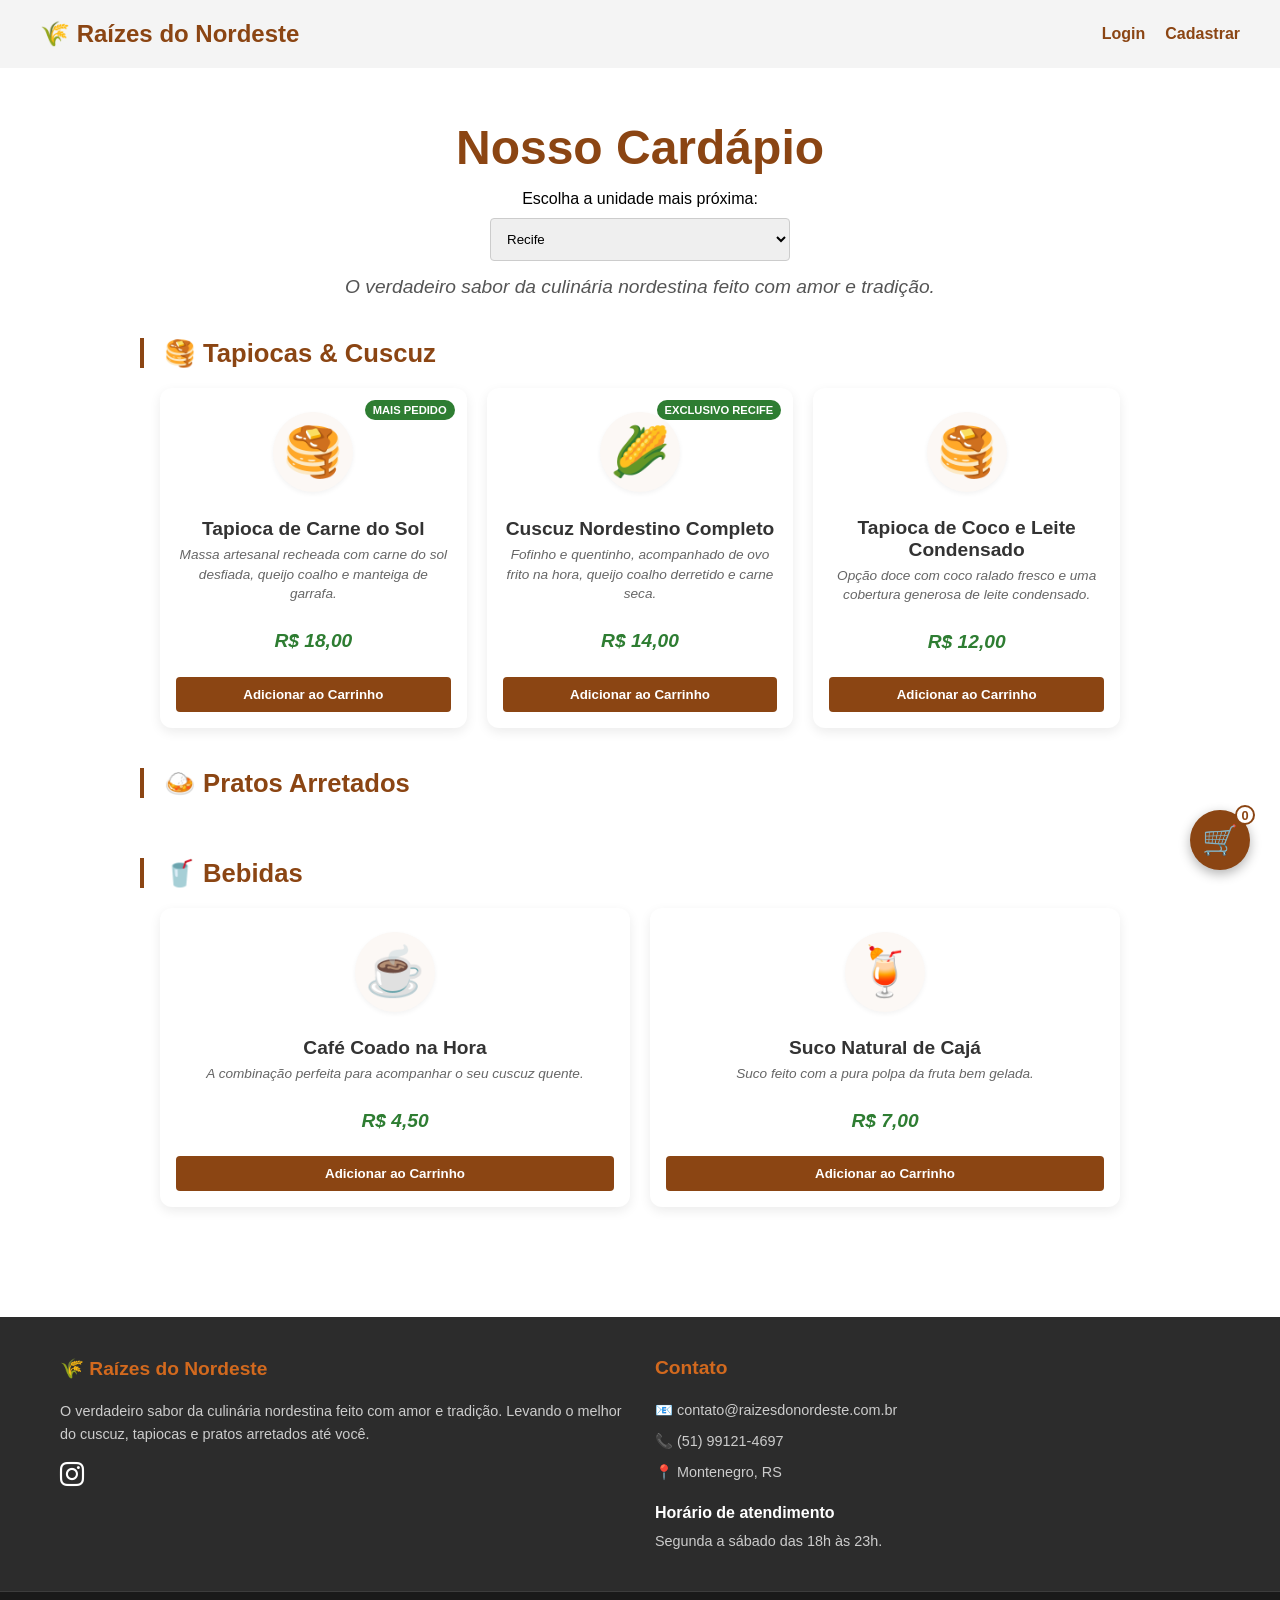
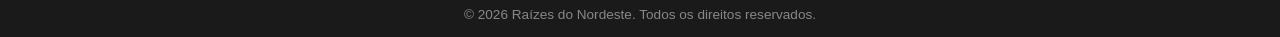
==== commit ba39bd8a: "Adicionando trava no JS para impedir datas de nascimento futuras | Adicionando ícone visual do Insta" ====
--- a/index.html
+++ b/index.html
@@ -5,6 +5,7 @@
     <meta name="viewport" content="width=device-width, initial-scale=1.0" />
     <title>Raízes do Nordeste - Cardápio Completo</title>
     <link rel="stylesheet" href="css/styles.css" />
+    <link rel="stylesheet" href="https://cdn.jsdelivr.net/npm/bootstrap-icons@1.11.3/font/bootstrap-icons.min.css">
   </head>
   <body>
     <div class="carrinho-icone" id="abrir-carrinho">
@@ -49,6 +50,8 @@
         font-family: Arial, sans-serif;
       "
     >
+      <button id="fechar-status-btn" style="display: none; position: absolute; top: 10px; right: 15px; background: none; border: none; color: #ff0000; font-weight: bold; font-size: 1.2rem; cursor: pointer;">&times;</button>
+
       <h4 style="margin: 0 0 10px 0; color: #8b4513">
         Acompanhe seu Pedido 🌾
       </h4>
@@ -190,6 +193,7 @@
         </div>
       </div>
     </main>
+
     <footer class="rodape-principal">
       <div class="rodape-container">
         <div class="rodape-coluna">
@@ -200,18 +204,8 @@
             até você.
           </p>
           <div class="rodape-redes">
-            <a href="#" target="_blank">🌐</a>
-            <a href="#" target="_blank">📸</a>
+            <a href="https://www.instagram.com/labrez7/" target="_blank"><i class="bi bi-instagram"></i></a>
           </div>
-        </div>
-
-        <div class="rodape-coluna">
-          <h3>Navegação</h3>
-          <ul>
-            <li><a href="#">Início</a></li>
-            <li><a href="html/login.html">Login</a></li>
-            <li><a href="html/cadastra.html">Cadastrar</a></li>
-          </ul>
         </div>
 
         <div class="rodape-coluna">
@@ -231,4 +225,4 @@
     </footer>
     <script src="js/scripts.js"></script>
   </body>
-</html>
+</html>
--- a/css/styles.css
+++ b/css/styles.css
@@ -116,6 +116,7 @@
     border: none;
     border-radius: 4px;
     font-weight: bold;
+    margin-top: 1.5rem;
 }
 
 .barra-superior .seletor-unidade {
@@ -443,25 +444,36 @@
     border-radius: 4px;
 }
 
+.cadastro-form {
+    border-top-right-radius: 8px;
+    border-bottom-right-radius: 8px;
+}
+
+.cadastro-info {
+    border-top-right-radius: 8px;
+    border-bottom-right-radius: 8px;
+}
+
 .cadastro-wrapper {
     display: flex;
     justify-content: center;
     align-items: center;
     min-height: 100vh;
-    background-color: #fcf8f5;
+    background-color: #ffffff;
     padding: 20px;
     box-sizing: border-box;
+    width: 100%;
 }
 
 .cadastro-container {
     display: flex;
     background-color: #ffffff;
-    border-radius: 16px;
-    box-shadow: 0 10px 30px rgba(139, 69, 19, 0.12);
+    border-radius: 8px;
+    border: 1px solid #e0e0e0;
+    box-shadow: 0 4px 12px rgba(0, 0, 0, 0.08);
     width: 100%;
     max-width: 850px;
     overflow: hidden;
-    min-height: 580px;
 }
 
 .cadastro-info-lateral {
@@ -963,4 +975,14 @@
     .rodape-container {
         flex-direction: column;
     }
+}
+
+.rodape-redes a i {
+    font-size: 1.5rem !important;
+    color: #ffffff !important;
+    display: inline-block !important;
+}
+
+.rodape-redes a:hover i {
+    color: #D2691E !important;
 }
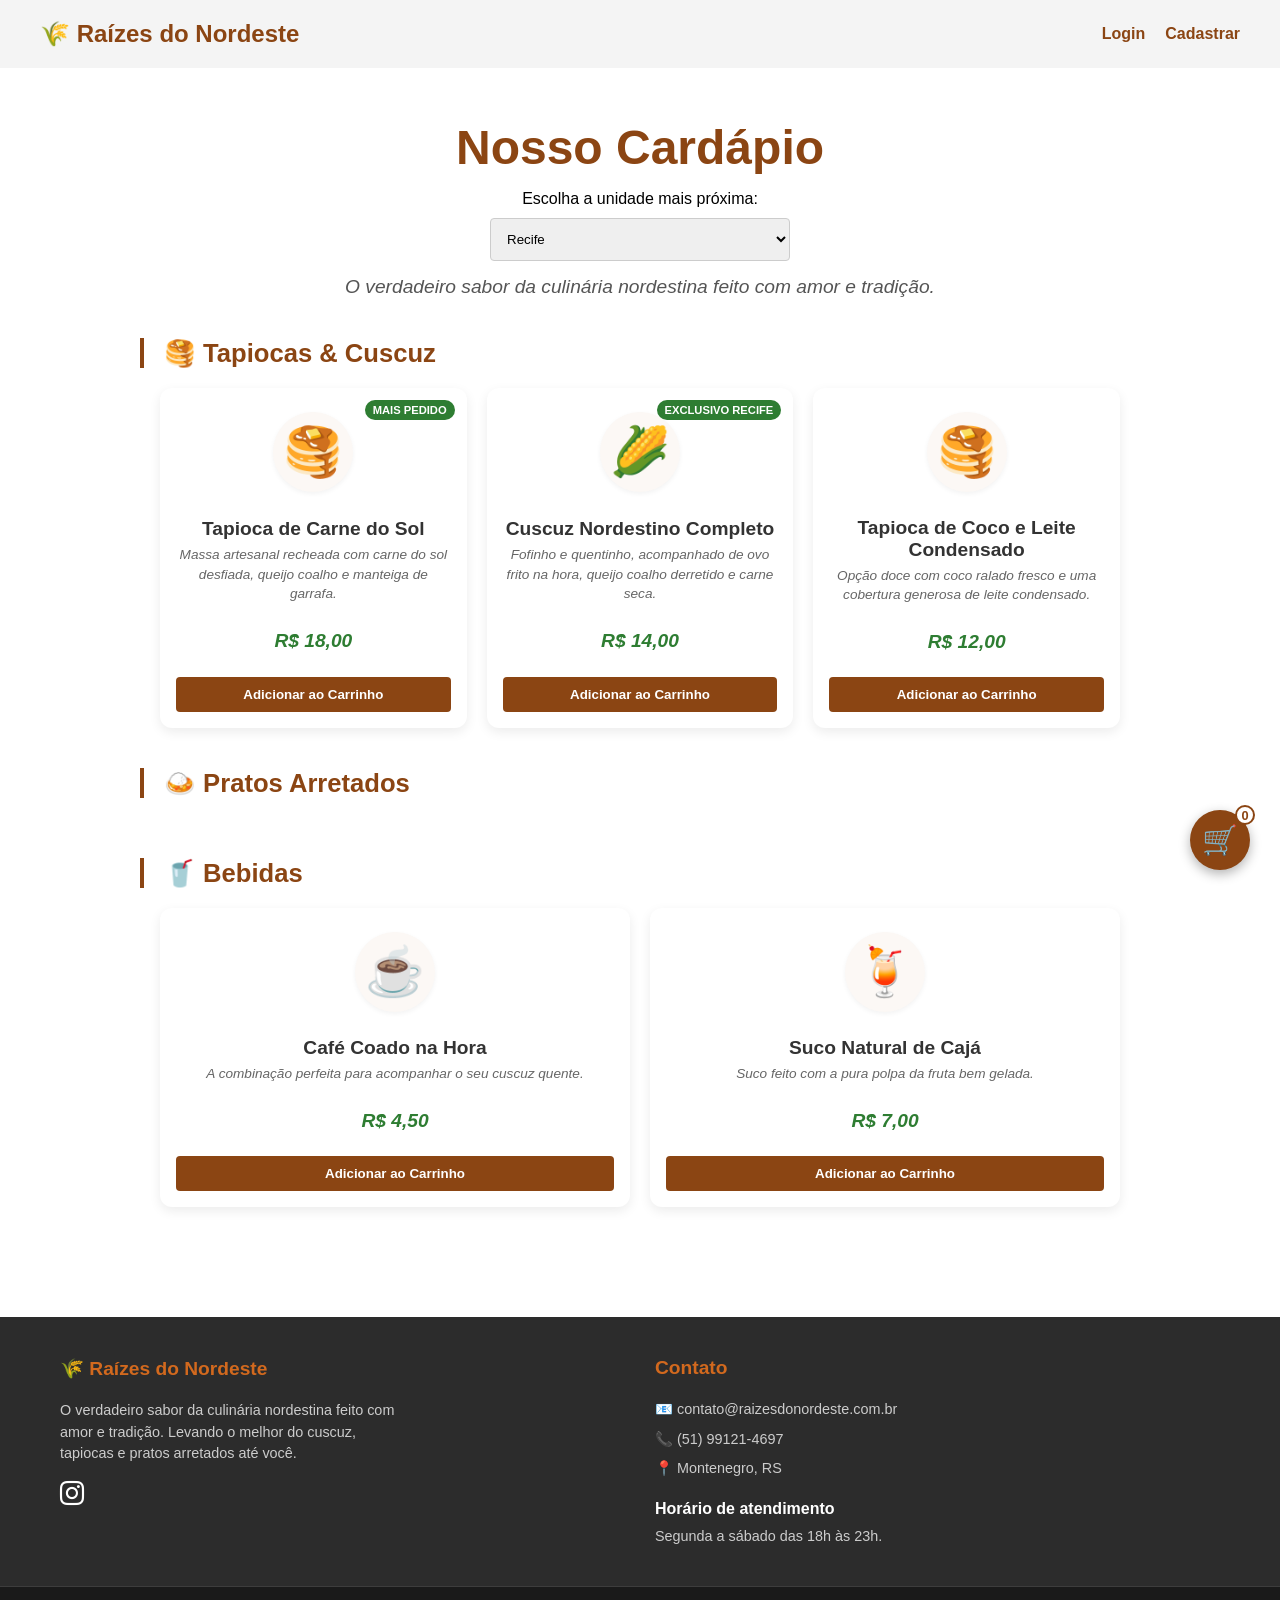
==== commit d9740573: "Mudando lógica de acionamento do carrinho de compras | Adicionando aviso visual de gateway de pagame" ====
--- a/index.html
+++ b/index.html
@@ -50,7 +50,7 @@
         font-family: Arial, sans-serif;
       "
     >
-      <button id="fechar-status-btn" style="display: none; position: absolute; top: 10px; right: 15px; background: none; border: none; color: #ff0000; font-weight: bold; font-size: 1.2rem; cursor: pointer;">&times;</button>
+      <button id="fechar-status-btn" style="display: none; position: absolute; top: 10px; right: 15px; background: none; border: none; color: #333; font-weight: bold; font-size: 1.2rem; cursor: pointer;">&times;</button>
 
       <h4 style="margin: 0 0 10px 0; color: #8b4513">
         Acompanhe seu Pedido 🌾
--- a/css/styles.css
+++ b/css/styles.css
@@ -911,6 +911,8 @@
     line-height: 1.6;
     color: #cccccc;
     margin: 8px 0;
+    max-width: 350px;
+    line-height: 1.5;
 }
 
 .rodape-coluna ul {
@@ -985,4 +987,5 @@
 
 .rodape-redes a:hover i {
     color: #D2691E !important;
-}+}
+
